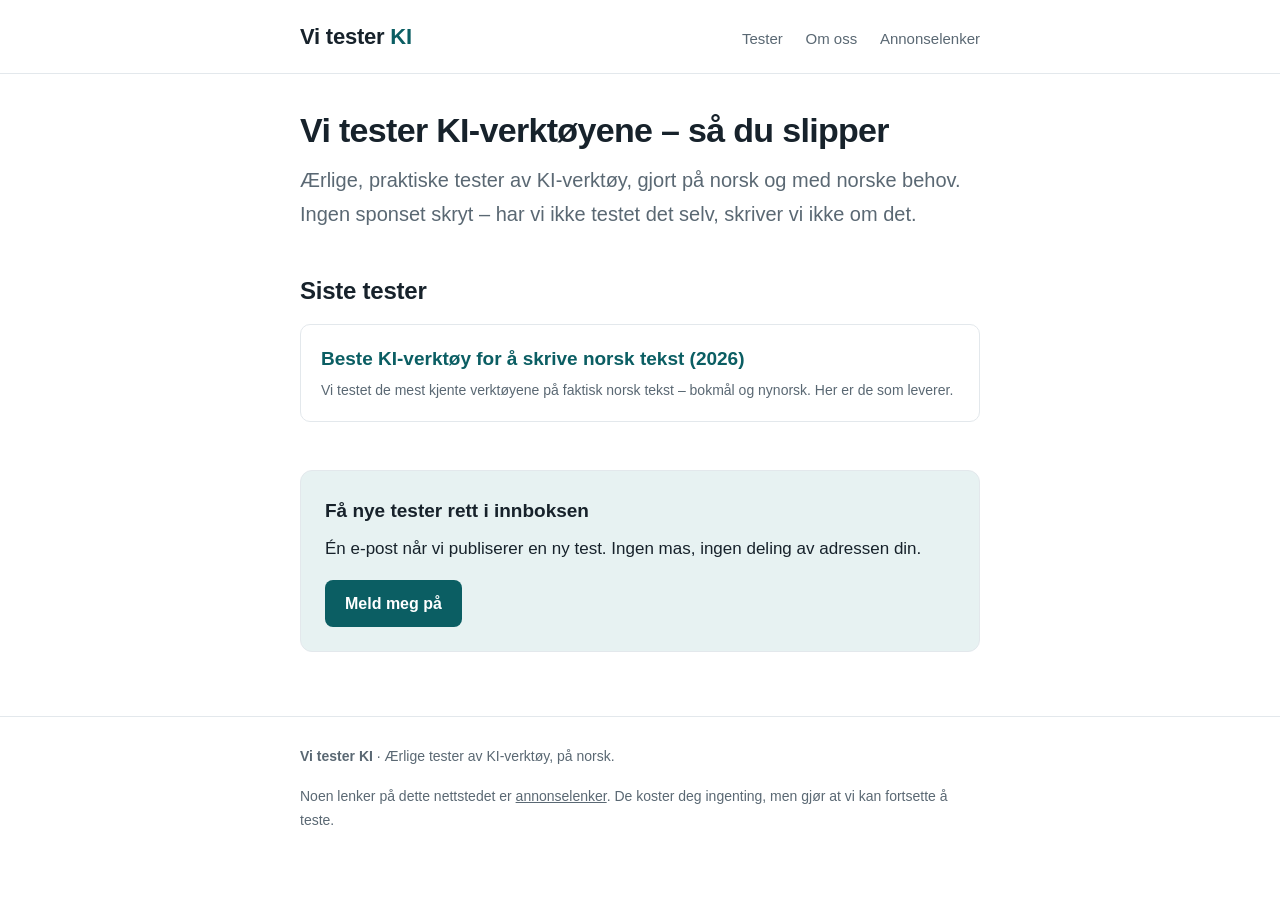
==== index.html @ ef734beb "Add files via upload" ====
<!DOCTYPE html>
<html lang="nb">
<head>
<meta charset="UTF-8">
<meta name="viewport" content="width=device-width, initial-scale=1.0">
<title>Vi tester KI – Ærlige tester av KI-verktøy, på norsk</title>
<meta name="description" content="Vi tester KI-verktøy selv, på norsk, og forteller deg ærlig hva som er verdt pengene – og hva som ikke er det.">
<link rel="stylesheet" href="style.css">
</head>
<body>

<header class="site">
  <div class="wrap">
    <a class="logo" href="index.html">Vi tester <span>KI</span></a>
    <nav>
      <a href="index.html">Tester</a>
      <a href="om.html">Om oss</a>
      <a href="annonselenker.html">Annonselenker</a>
    </nav>
  </div>
</header>

<main class="wrap">

  <h1>Vi tester KI-verktøyene – så du slipper</h1>
  <p class="lede">Ærlige, praktiske tester av KI-verktøy, gjort på norsk og med norske behov. Ingen sponset skryt – har vi ikke testet det selv, skriver vi ikke om det.</p>

  <h2>Siste tester</h2>
  <ul class="card-list">
    <li>
      <a class="title" href="artikler/beste-ki-verktoy-norsk-tekst.html">Beste KI-verktøy for å skrive norsk tekst (2026)</a>
      <div class="meta">Vi testet de mest kjente verktøyene på faktisk norsk tekst – bokmål og nynorsk. Her er de som leverer.</div>
    </li>
    <!-- MAL: kopier <li>-blokken over for hver ny artikkel, nyeste øverst -->
  </ul>

  <div class="newsletter">
    <h3>Få nye tester rett i innboksen</h3>
    <p>Én e-post når vi publiserer en ny test. Ingen mas, ingen deling av adressen din.</p>
    <!-- TODO: bytt ut med ekte påmeldingsskjema fra MailerLite/Buttondown når kontoen er opprettet -->
    <a class="btn" href="mailto:post@vitesterki.no?subject=Meld%20meg%20p%C3%A5%20nyhetsbrevet">Meld meg på</a>
  </div>

</main>

<footer class="site">
  <div class="wrap">
    <p><strong>Vi tester KI</strong> · Ærlige tester av KI-verktøy, på norsk.</p>
    <p>Noen lenker på dette nettstedet er <a href="annonselenker.html">annonselenker</a>. De koster deg ingenting, men gjør at vi kan fortsette å teste.</p>
  </div>
</footer>

</body>
</html>
---- style.css ----
:root {
  --bg: #ffffff;
  --ink: #17222b;
  --muted: #5a6873;
  --line: #e3e8ec;
  --brand: #0b5e63;
  --brand-soft: #e7f2f2;
  --accent: #c96f1e;
  --accent-soft: #fbf1e6;
}
@media (prefers-color-scheme: dark) {
  :root {
    --bg: #131a1f;
    --ink: #e8ecef;
    --muted: #98a5ae;
    --line: #2a343c;
    --brand: #4fb3b8;
    --brand-soft: #16282a;
    --accent: #e09a52;
    --accent-soft: #2b2118;
  }
}
* { box-sizing: border-box; }
body {
  margin: 0;
  font-family: -apple-system, BlinkMacSystemFont, 'Segoe UI', Roboto, Helvetica, Arial, sans-serif;
  background: var(--bg);
  color: var(--ink);
  line-height: 1.7;
  font-size: 17px;
}
.wrap { max-width: 720px; margin: 0 auto; padding: 0 20px; }
header.site {
  border-bottom: 1px solid var(--line);
  padding: 18px 0;
  margin-bottom: 36px;
}
header.site .wrap { display: flex; align-items: baseline; justify-content: space-between; flex-wrap: wrap; gap: 8px; }
.logo { font-size: 22px; font-weight: 800; text-decoration: none; color: var(--ink); letter-spacing: -0.01em; }
.logo span { color: var(--brand); }
nav a { color: var(--muted); text-decoration: none; margin-left: 18px; font-size: 15px; }
nav a:hover { color: var(--brand); }
h1 { font-size: 34px; line-height: 1.2; letter-spacing: -0.02em; margin: 0 0 12px; }
h2 { font-size: 24px; margin: 40px 0 12px; letter-spacing: -0.01em; }
h3 { font-size: 19px; margin: 28px 0 8px; }
p { margin: 0 0 16px; }
a { color: var(--brand); }
.lede { font-size: 20px; color: var(--muted); margin-bottom: 28px; }
.tagline { color: var(--muted); font-size: 15px; }
.card-list { list-style: none; padding: 0; margin: 0; }
.card-list li {
  border: 1px solid var(--line);
  border-radius: 10px;
  padding: 18px 20px;
  margin-bottom: 14px;
}
.card-list a.title { font-size: 19px; font-weight: 700; text-decoration: none; }
.card-list .meta { font-size: 14px; color: var(--muted); margin-top: 4px; }
.disclosure {
  background: var(--accent-soft);
  border-left: 4px solid var(--accent);
  border-radius: 0 8px 8px 0;
  padding: 10px 16px;
  font-size: 14px;
  color: var(--ink);
  margin: 0 0 24px;
}
.verdict {
  background: var(--brand-soft);
  border-left: 4px solid var(--brand);
  border-radius: 0 8px 8px 0;
  padding: 14px 18px;
  margin: 24px 0;
}
table { width: 100%; border-collapse: collapse; margin: 20px 0; font-size: 15px; }
th, td { text-align: left; padding: 10px 12px; border-bottom: 1px solid var(--line); vertical-align: top; }
th { font-size: 12px; text-transform: uppercase; letter-spacing: 0.07em; color: var(--muted); }
.btn {
  display: inline-block;
  background: var(--brand);
  color: #fff;
  text-decoration: none;
  font-weight: 700;
  padding: 10px 20px;
  border-radius: 8px;
  font-size: 16px;
}
.newsletter {
  border: 1px solid var(--line);
  border-radius: 12px;
  padding: 24px;
  margin: 48px 0;
  background: var(--brand-soft);
}
.newsletter h3 { margin-top: 0; }
footer.site {
  border-top: 1px solid var(--line);
  margin-top: 64px;
  padding: 28px 0 48px;
  font-size: 14px;
  color: var(--muted);
}
footer.site a { color: var(--muted); }
img.screenshot { max-width: 100%; border: 1px solid var(--line); border-radius: 8px; margin: 8px 0 16px; }
.todo {
  background: #fff3cd;
  color: #664d03;
  border: 1px dashed #d0a923;
  border-radius: 8px;
  padding: 10px 14px;
  font-size: 14px;
  margin: 12px 0;
}
@media (prefers-color-scheme: dark) {
  .todo { background: #332b10; color: #e6c85a; border-color: #8a7a2e; }
}
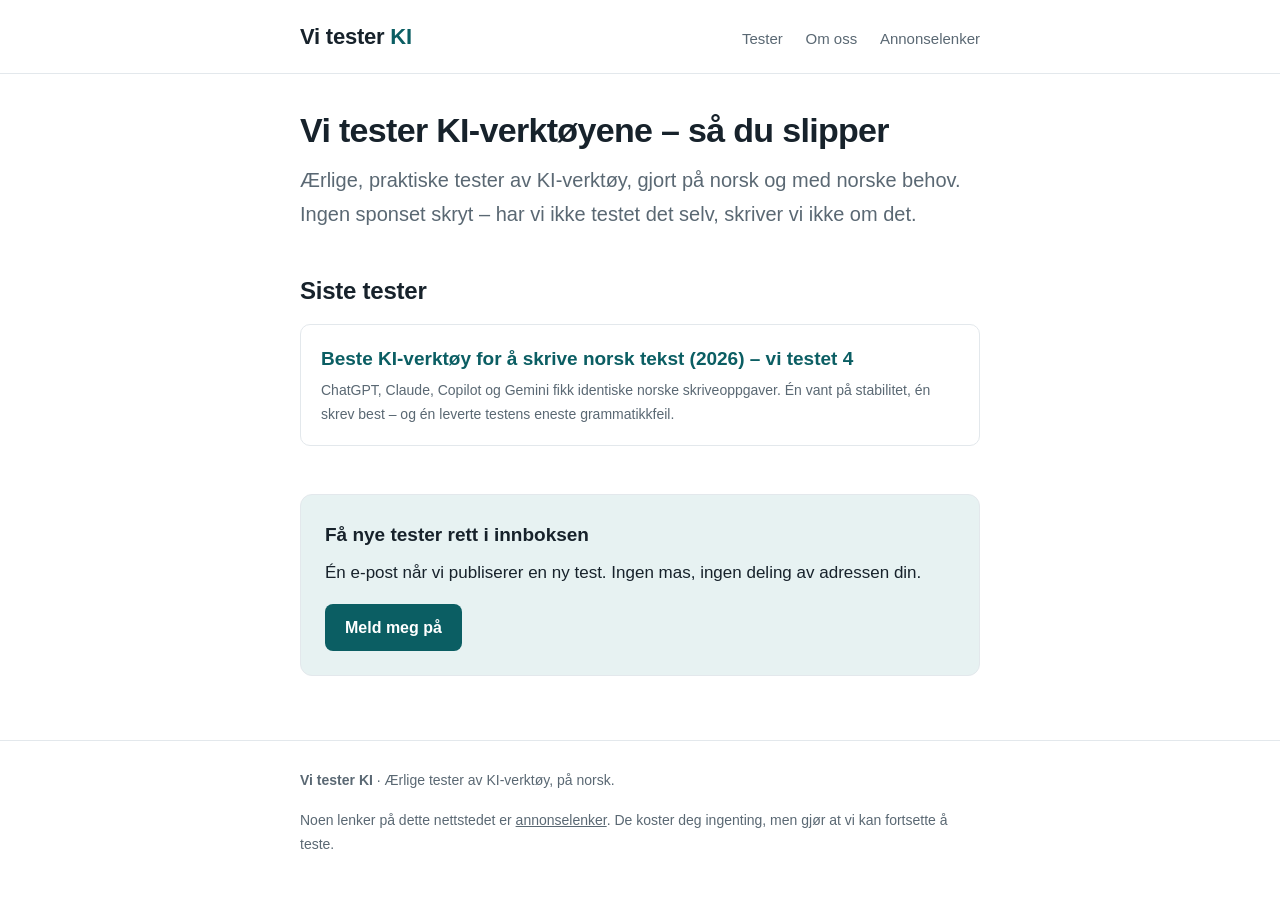
==== commit d5ada0e8: "Add files via upload" ====
--- a/index.html
+++ b/index.html
@@ -28,8 +28,8 @@
   <h2>Siste tester</h2>
   <ul class="card-list">
     <li>
-      <a class="title" href="artikler/beste-ki-verktoy-norsk-tekst.html">Beste KI-verktøy for å skrive norsk tekst (2026)</a>
-      <div class="meta">Vi testet de mest kjente verktøyene på faktisk norsk tekst – bokmål og nynorsk. Her er de som leverer.</div>
+      <a class="title" href="artikler/beste-ki-verktoy-norsk-tekst.html">Beste KI-verktøy for å skrive norsk tekst (2026) – vi testet 4</a>
+      <div class="meta">ChatGPT, Claude, Copilot og Gemini fikk identiske norske skriveoppgaver. Én vant på stabilitet, én skrev best – og én leverte testens eneste grammatikkfeil.</div>
     </li>
     <!-- MAL: kopier <li>-blokken over for hver ny artikkel, nyeste øverst -->
   </ul>
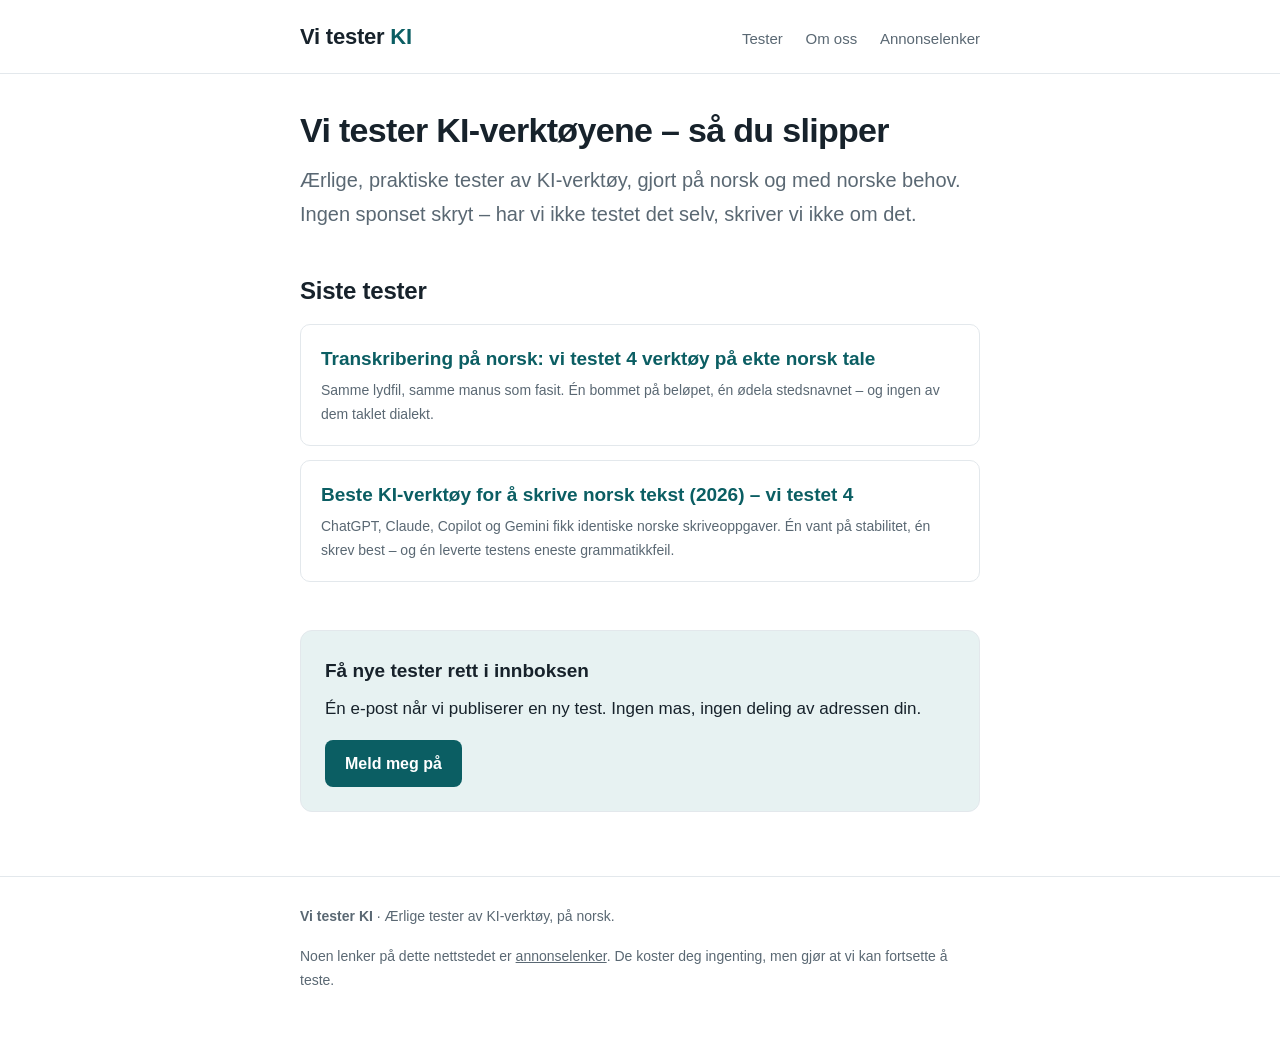
==== commit 45b67b3e: "Add files via upload" ====
--- a/index.html
+++ b/index.html
@@ -5,6 +5,7 @@
 <meta name="viewport" content="width=device-width, initial-scale=1.0">
 <title>Vi tester KI – Ærlige tester av KI-verktøy, på norsk</title>
 <meta name="description" content="Vi tester KI-verktøy selv, på norsk, og forteller deg ærlig hva som er verdt pengene – og hva som ikke er det.">
+<meta name='impact-site-verification' value='aad725a7-a618-4703-a66a-31766bc9f521'>
 <link rel="stylesheet" href="style.css">
 </head>
 <body>
@@ -27,6 +28,10 @@
 
   <h2>Siste tester</h2>
   <ul class="card-list">
+    <li>
+      <a class="title" href="artikler/beste-transkribering-norsk-tale.html">Transkribering på norsk: vi testet 4 verktøy på ekte norsk tale</a>
+      <div class="meta">Samme lydfil, samme manus som fasit. Én bommet på beløpet, én ødela stedsnavnet – og ingen av dem taklet dialekt.</div>
+    </li>
     <li>
       <a class="title" href="artikler/beste-ki-verktoy-norsk-tekst.html">Beste KI-verktøy for å skrive norsk tekst (2026) – vi testet 4</a>
       <div class="meta">ChatGPT, Claude, Copilot og Gemini fikk identiske norske skriveoppgaver. Én vant på stabilitet, én skrev best – og én leverte testens eneste grammatikkfeil.</div>
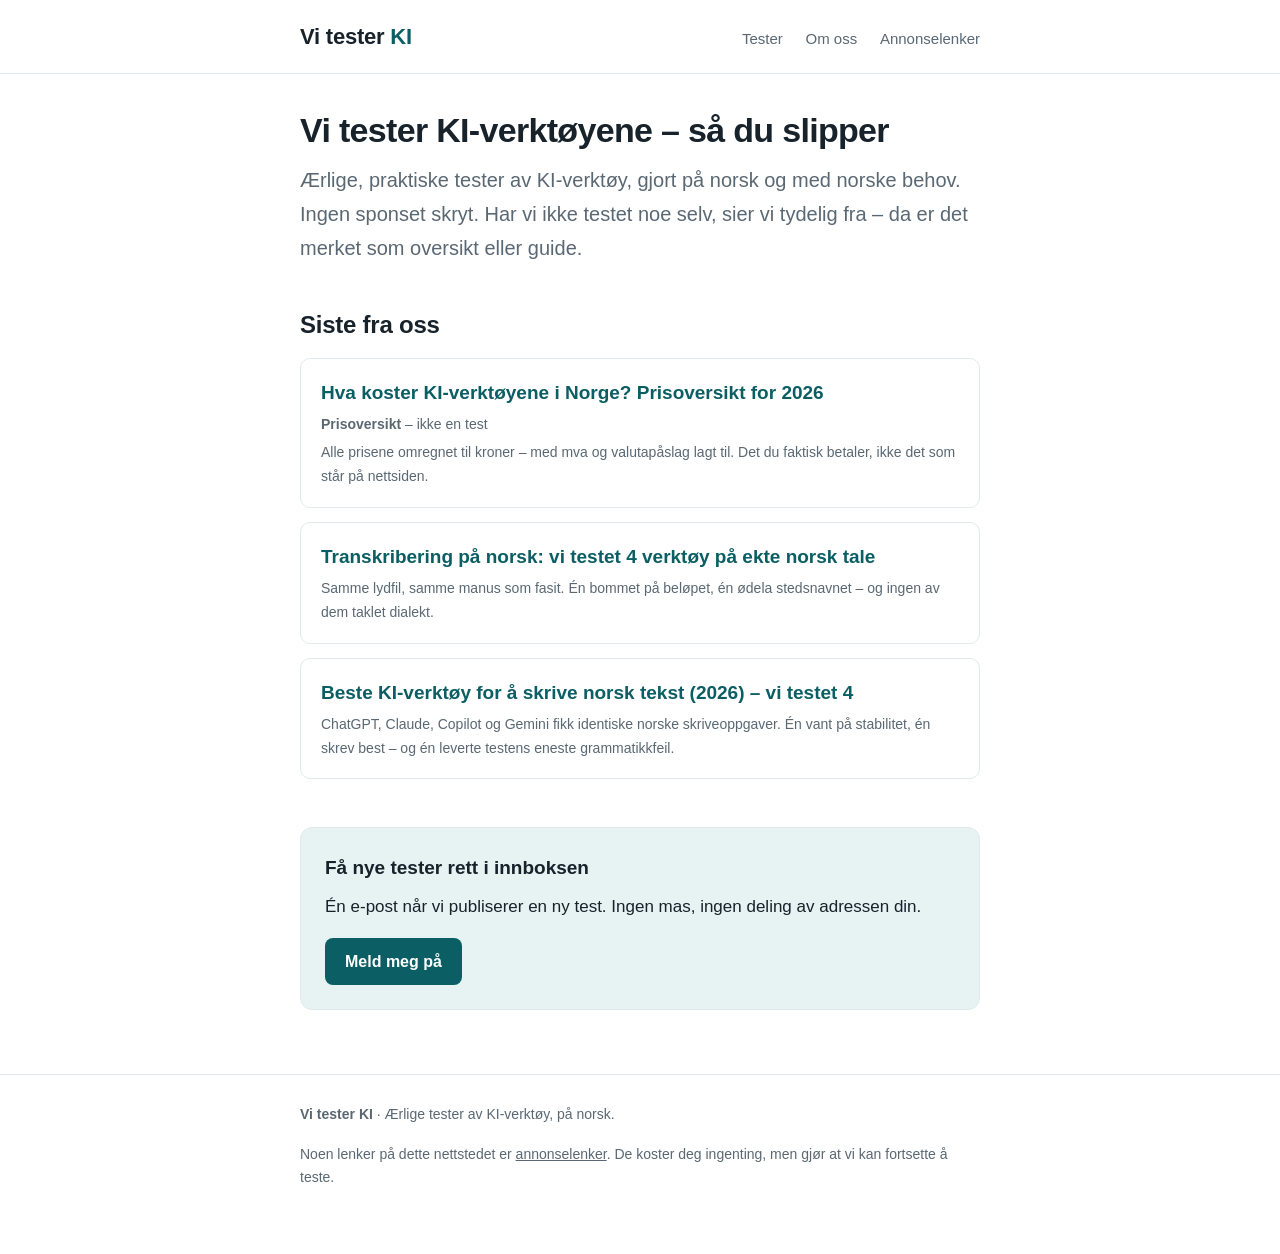
==== commit 069f6a53: "Add files via upload" ====
--- a/index.html
+++ b/index.html
@@ -24,10 +24,15 @@
 <main class="wrap">
 
   <h1>Vi tester KI-verktøyene – så du slipper</h1>
-  <p class="lede">Ærlige, praktiske tester av KI-verktøy, gjort på norsk og med norske behov. Ingen sponset skryt – har vi ikke testet det selv, skriver vi ikke om det.</p>
+  <p class="lede">Ærlige, praktiske tester av KI-verktøy, gjort på norsk og med norske behov. Ingen sponset skryt. Har vi ikke testet noe selv, sier vi tydelig fra – da er det merket som oversikt eller guide.</p>
 
-  <h2>Siste tester</h2>
+  <h2>Siste fra oss</h2>
   <ul class="card-list">
+    <li>
+      <a class="title" href="artikler/hva-koster-ki-verktoy-2026.html">Hva koster KI-verktøyene i Norge? Prisoversikt for 2026</a>
+      <div class="meta"><strong>Prisoversikt</strong> – ikke en test</div>
+      <div class="meta">Alle prisene omregnet til kroner – med mva og valutapåslag lagt til. Det du faktisk betaler, ikke det som står på nettsiden.</div>
+    </li>
     <li>
       <a class="title" href="artikler/beste-transkribering-norsk-tale.html">Transkribering på norsk: vi testet 4 verktøy på ekte norsk tale</a>
       <div class="meta">Samme lydfil, samme manus som fasit. Én bommet på beløpet, én ødela stedsnavnet – og ingen av dem taklet dialekt.</div>
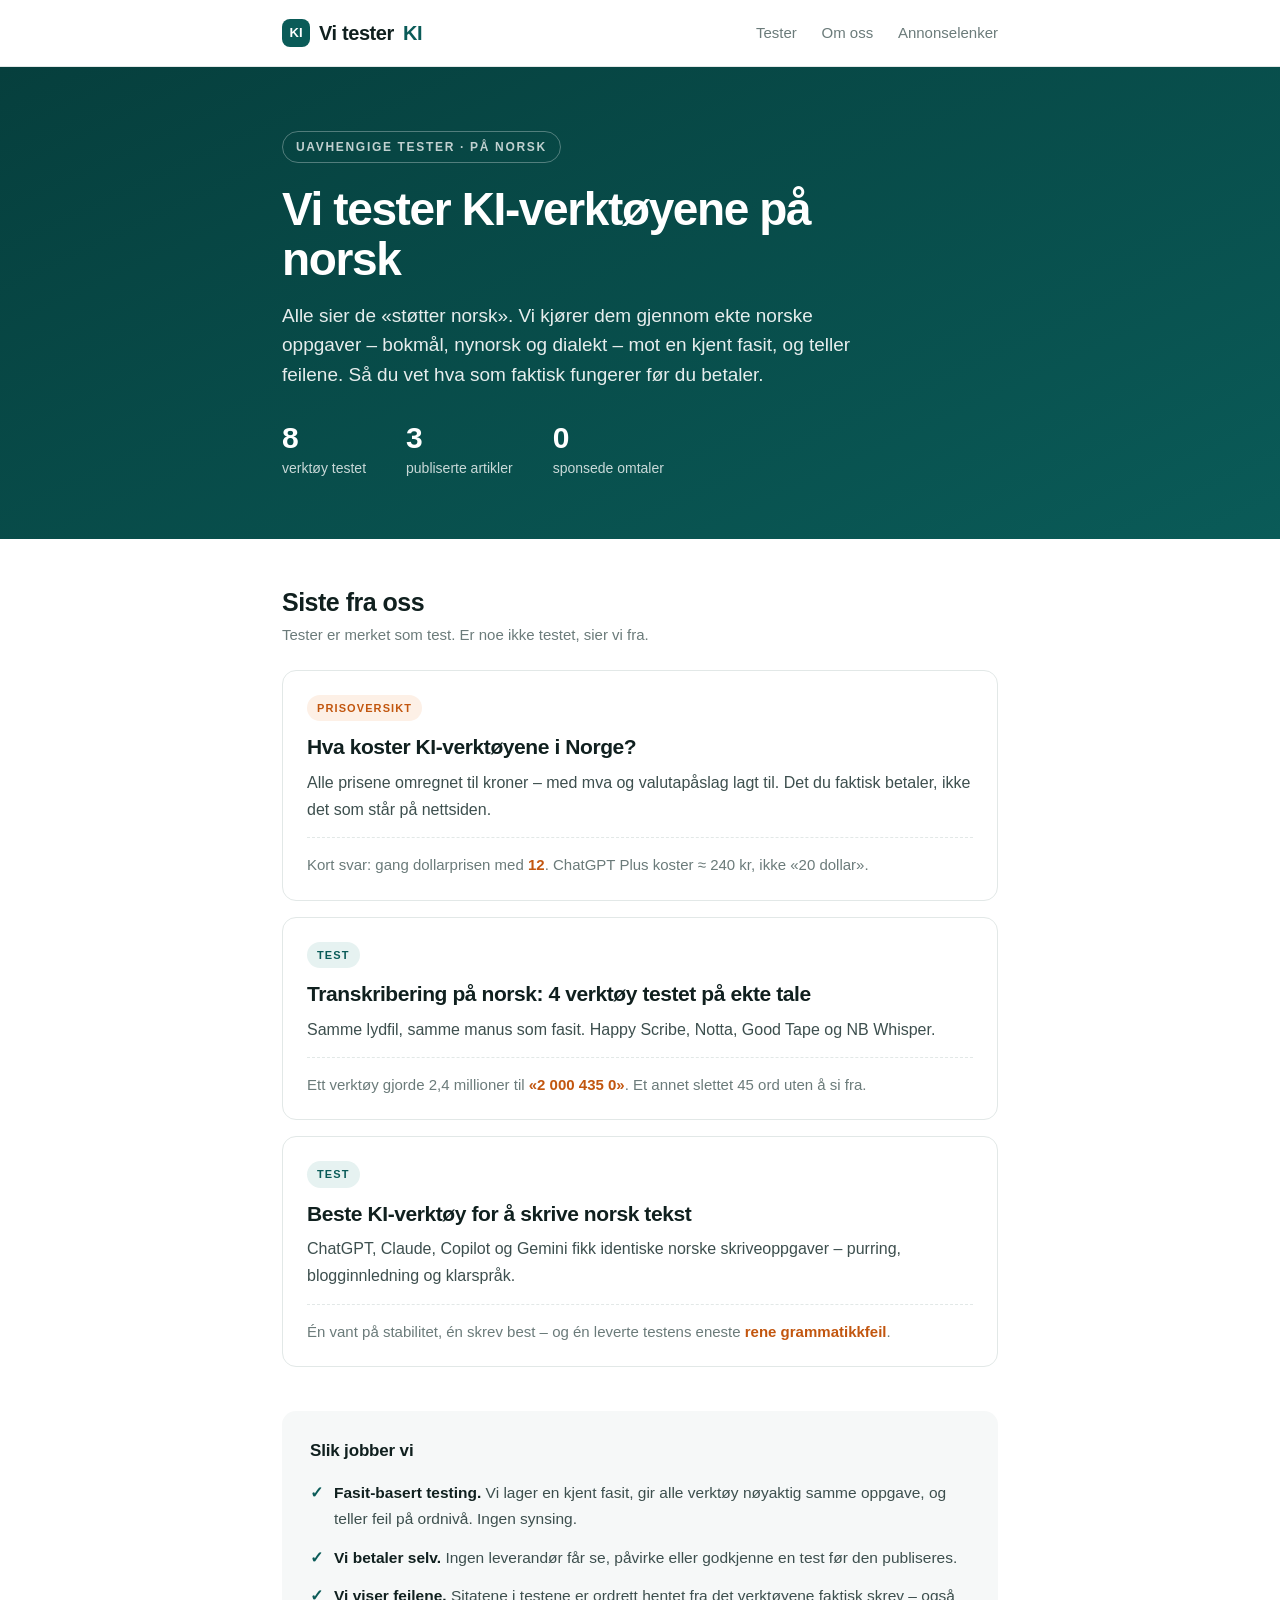
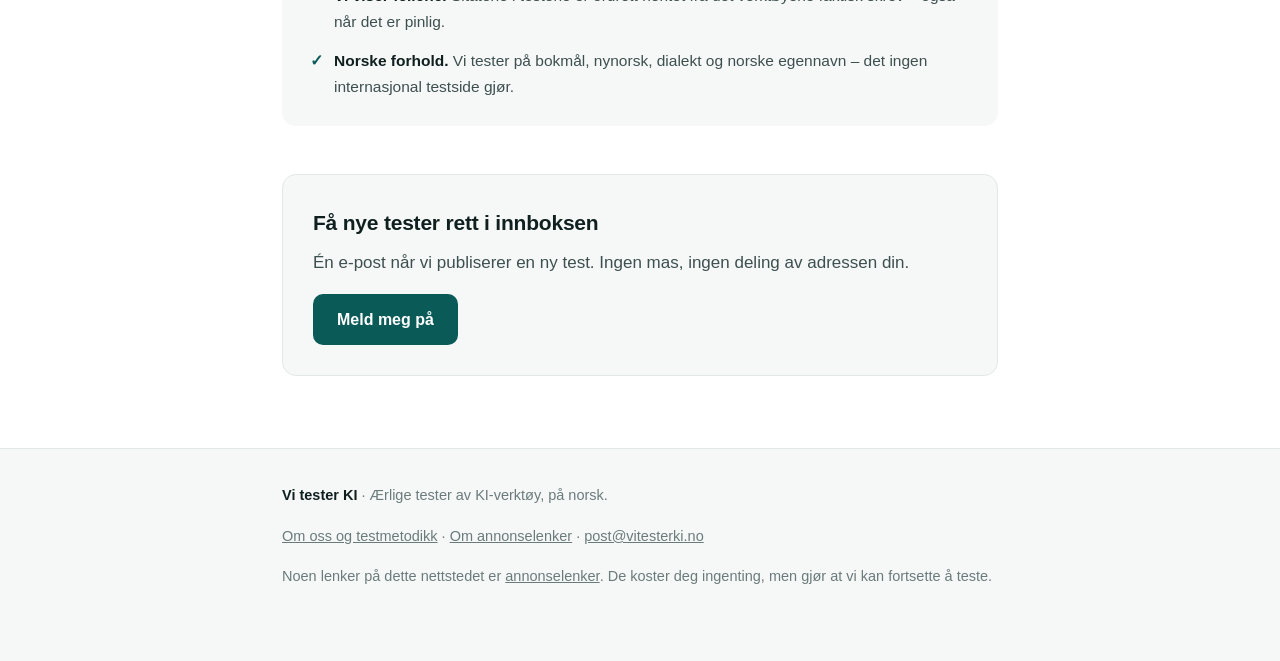
==== commit 3ea9f7ff: "Add files via upload" ====
--- a/index.html
+++ b/index.html
@@ -3,16 +3,18 @@
 <head>
 <meta charset="UTF-8">
 <meta name="viewport" content="width=device-width, initial-scale=1.0">
-<title>Vi tester KI – Ærlige tester av KI-verktøy, på norsk</title>
-<meta name="description" content="Vi tester KI-verktøy selv, på norsk, og forteller deg ærlig hva som er verdt pengene – og hva som ikke er det.">
+<title>Vi tester KI – ærlige tester av KI-verktøy på norsk</title>
+<meta name="description" content="Vi kjøper og tester KI-verktøy selv, på norske oppgaver, og teller feilene mot en kjent fasit. Ærlige tester av hva som faktisk fungerer på norsk.">
 <meta name='impact-site-verification' value='aad725a7-a618-4703-a66a-31766bc9f521'>
+<link rel="canonical" href="https://vitesterki.no/">
+<link rel="icon" href="favicon.svg" type="image/svg+xml">
 <link rel="stylesheet" href="style.css">
 </head>
 <body>
 
 <header class="site">
   <div class="wrap">
-    <a class="logo" href="index.html">Vi tester <span>KI</span></a>
+    <a class="logo" href="index.html"><span class="mark">KI</span>Vi tester <span class="word">KI</span></a>
     <nav>
       <a href="index.html">Tester</a>
       <a href="om.html">Om oss</a>
@@ -21,33 +23,61 @@
   </div>
 </header>
 
+<section class="hero">
+  <div class="wrap">
+    <span class="eyebrow">Uavhengige tester · på norsk</span>
+    <h1>Vi tester KI-verktøyene på norsk</h1>
+    <p>Alle sier de «støtter norsk». Vi kjører dem gjennom ekte norske oppgaver – bokmål, nynorsk og dialekt – mot en kjent fasit, og teller feilene. Så du vet hva som faktisk fungerer før du betaler.</p>
+    <div class="stats">
+      <div><strong>8</strong><span>verktøy testet</span></div>
+      <div><strong>3</strong><span>publiserte artikler</span></div>
+      <div><strong>0</strong><span>sponsede omtaler</span></div>
+    </div>
+  </div>
+</section>
+
 <main class="wrap">
 
-  <h1>Vi tester KI-verktøyene – så du slipper</h1>
-  <p class="lede">Ærlige, praktiske tester av KI-verktøy, gjort på norsk og med norske behov. Ingen sponset skryt. Har vi ikke testet noe selv, sier vi tydelig fra – da er det merket som oversikt eller guide.</p>
+  <div class="section-head">
+    <h2>Siste fra oss</h2>
+    <p>Tester er merket som test. Er noe ikke testet, sier vi fra.</p>
+  </div>
 
-  <h2>Siste fra oss</h2>
   <ul class="card-list">
     <li>
-      <a class="title" href="artikler/hva-koster-ki-verktoy-2026.html">Hva koster KI-verktøyene i Norge? Prisoversikt for 2026</a>
-      <div class="meta"><strong>Prisoversikt</strong> – ikke en test</div>
+      <span class="badge guide">Prisoversikt</span>
+      <a class="title" href="artikler/hva-koster-ki-verktoy-2026.html">Hva koster KI-verktøyene i Norge?</a>
       <div class="meta">Alle prisene omregnet til kroner – med mva og valutapåslag lagt til. Det du faktisk betaler, ikke det som står på nettsiden.</div>
+      <div class="finding">Kort svar: gang dollarprisen med <strong>12</strong>. ChatGPT Plus koster ≈ 240 kr, ikke «20 dollar».</div>
     </li>
     <li>
-      <a class="title" href="artikler/beste-transkribering-norsk-tale.html">Transkribering på norsk: vi testet 4 verktøy på ekte norsk tale</a>
-      <div class="meta">Samme lydfil, samme manus som fasit. Én bommet på beløpet, én ødela stedsnavnet – og ingen av dem taklet dialekt.</div>
+      <span class="badge test">Test</span>
+      <a class="title" href="artikler/beste-transkribering-norsk-tale.html">Transkribering på norsk: 4 verktøy testet på ekte tale</a>
+      <div class="meta">Samme lydfil, samme manus som fasit. Happy Scribe, Notta, Good Tape og NB Whisper.</div>
+      <div class="finding">Ett verktøy gjorde 2,4 millioner til <strong>«2 000 435 0»</strong>. Et annet slettet 45 ord uten å si fra.</div>
     </li>
     <li>
-      <a class="title" href="artikler/beste-ki-verktoy-norsk-tekst.html">Beste KI-verktøy for å skrive norsk tekst (2026) – vi testet 4</a>
-      <div class="meta">ChatGPT, Claude, Copilot og Gemini fikk identiske norske skriveoppgaver. Én vant på stabilitet, én skrev best – og én leverte testens eneste grammatikkfeil.</div>
+      <span class="badge test">Test</span>
+      <a class="title" href="artikler/beste-ki-verktoy-norsk-tekst.html">Beste KI-verktøy for å skrive norsk tekst</a>
+      <div class="meta">ChatGPT, Claude, Copilot og Gemini fikk identiske norske skriveoppgaver – purring, blogginnledning og klarspråk.</div>
+      <div class="finding">Én vant på stabilitet, én skrev best – og én leverte testens eneste <strong>rene grammatikkfeil</strong>.</div>
     </li>
-    <!-- MAL: kopier <li>-blokken over for hver ny artikkel, nyeste øverst -->
   </ul>
+
+  <div class="trust">
+    <h3>Slik jobber vi</h3>
+    <ul>
+      <li><span class="tick">✓</span><span><b>Fasit-basert testing.</b> Vi lager en kjent fasit, gir alle verktøy nøyaktig samme oppgave, og teller feil på ordnivå. Ingen synsing.</span></li>
+      <li><span class="tick">✓</span><span><b>Vi betaler selv.</b> Ingen leverandør får se, påvirke eller godkjenne en test før den publiseres.</span></li>
+      <li><span class="tick">✓</span><span><b>Vi viser feilene.</b> Sitatene i testene er ordrett hentet fra det verktøyene faktisk skrev – også når det er pinlig.</span></li>
+      <li><span class="tick">✓</span><span><b>Norske forhold.</b> Vi tester på bokmål, nynorsk, dialekt og norske egennavn – det ingen internasjonal testside gjør.</span></li>
+    </ul>
+  </div>
 
   <div class="newsletter">
     <h3>Få nye tester rett i innboksen</h3>
     <p>Én e-post når vi publiserer en ny test. Ingen mas, ingen deling av adressen din.</p>
-    <!-- TODO: bytt ut med ekte påmeldingsskjema fra MailerLite/Buttondown når kontoen er opprettet -->
+    <!-- TODO: bytt ut med MailerLite-skjema -->
     <a class="btn" href="mailto:post@vitesterki.no?subject=Meld%20meg%20p%C3%A5%20nyhetsbrevet">Meld meg på</a>
   </div>
 
@@ -56,6 +86,7 @@
 <footer class="site">
   <div class="wrap">
     <p><strong>Vi tester KI</strong> · Ærlige tester av KI-verktøy, på norsk.</p>
+    <p><a href="om.html">Om oss og testmetodikk</a> · <a href="annonselenker.html">Om annonselenker</a> · <a href="mailto:post@vitesterki.no">post@vitesterki.no</a></p>
     <p>Noen lenker på dette nettstedet er <a href="annonselenker.html">annonselenker</a>. De koster deg ingenting, men gjør at vi kan fortsette å teste.</p>
   </div>
 </footer>
--- a/style.css
+++ b/style.css
@@ -1,116 +1,175 @@
 :root {
   --bg: #ffffff;
-  --ink: #17222b;
-  --muted: #5a6873;
-  --line: #e3e8ec;
-  --brand: #0b5e63;
-  --brand-soft: #e7f2f2;
-  --accent: #c96f1e;
-  --accent-soft: #fbf1e6;
+  --bg-tint: #f6f8f8;
+  --ink: #10201f;
+  --ink-soft: #3d4f4e;
+  --muted: #6b7b7a;
+  --line: #e2e8e7;
+  --brand: #0a5b58;
+  --brand-deep: #063f3d;
+  --brand-soft: #e6f2f1;
+  --accent: #c2560f;
+  --accent-soft: #fdf0e6;
+  --radius: 14px;
 }
 @media (prefers-color-scheme: dark) {
   :root {
-    --bg: #131a1f;
-    --ink: #e8ecef;
-    --muted: #98a5ae;
-    --line: #2a343c;
-    --brand: #4fb3b8;
-    --brand-soft: #16282a;
-    --accent: #e09a52;
-    --accent-soft: #2b2118;
+    --bg: #0f1516; --bg-tint: #151d1e; --ink: #e9efee; --ink-soft: #c2cfce;
+    --muted: #8fa09f; --line: #24312f; --brand: #4fbdb4; --brand-deep: #0c2a29;
+    --brand-soft: #142422; --accent: #e39355; --accent-soft: #2b2018;
   }
 }
 * { box-sizing: border-box; }
+html { scroll-behavior: smooth; }
 body {
   margin: 0;
   font-family: -apple-system, BlinkMacSystemFont, 'Segoe UI', Roboto, Helvetica, Arial, sans-serif;
-  background: var(--bg);
-  color: var(--ink);
-  line-height: 1.7;
-  font-size: 17px;
+  background: var(--bg); color: var(--ink);
+  line-height: 1.7; font-size: 17px;
+  -webkit-font-smoothing: antialiased;
 }
-.wrap { max-width: 720px; margin: 0 auto; padding: 0 20px; }
+.wrap { max-width: 760px; margin: 0 auto; padding: 0 22px; }
+.wrap-wide { max-width: 1040px; margin: 0 auto; padding: 0 22px; }
+
+/* ---------- Header ---------- */
 header.site {
   border-bottom: 1px solid var(--line);
-  padding: 18px 0;
-  margin-bottom: 36px;
+  padding: 16px 0;
+  position: sticky; top: 0;
+  background: color-mix(in srgb, var(--bg) 88%, transparent);
+  backdrop-filter: saturate(160%) blur(10px);
+  z-index: 50;
 }
-header.site .wrap { display: flex; align-items: baseline; justify-content: space-between; flex-wrap: wrap; gap: 8px; }
-.logo { font-size: 22px; font-weight: 800; text-decoration: none; color: var(--ink); letter-spacing: -0.01em; }
-.logo span { color: var(--brand); }
-nav a { color: var(--muted); text-decoration: none; margin-left: 18px; font-size: 15px; }
+header.site .wrap, header.site .wrap-wide {
+  display: flex; align-items: center; justify-content: space-between; flex-wrap: wrap; gap: 10px;
+}
+.logo {
+  font-size: 20px; font-weight: 800; text-decoration: none; color: var(--ink);
+  letter-spacing: -0.02em; display: inline-flex; align-items: center; gap: 9px;
+}
+.logo .mark {
+  width: 28px; height: 28px; border-radius: 8px; background: var(--brand);
+  color: #fff; font-size: 13px; font-weight: 800; display: grid; place-items: center;
+  letter-spacing: 0;
+}
+.logo span.word { color: var(--brand); }
+nav a {
+  color: var(--muted); text-decoration: none; margin-left: 20px; font-size: 15px; font-weight: 500;
+}
 nav a:hover { color: var(--brand); }
-h1 { font-size: 34px; line-height: 1.2; letter-spacing: -0.02em; margin: 0 0 12px; }
-h2 { font-size: 24px; margin: 40px 0 12px; letter-spacing: -0.01em; }
-h3 { font-size: 19px; margin: 28px 0 8px; }
+
+/* ---------- Hero ---------- */
+.hero {
+  background: linear-gradient(155deg, var(--brand-deep) 0%, var(--brand) 100%);
+  color: #fff; padding: 64px 0 56px; margin-bottom: 48px;
+}
+.hero h1 {
+  font-size: clamp(32px, 5vw, 46px); line-height: 1.08; letter-spacing: -0.03em;
+  margin: 0 0 16px; font-weight: 800; color: #fff; max-width: 21ch;
+}
+.hero p {
+  font-size: 19px; line-height: 1.55; color: rgba(255,255,255,0.9);
+  max-width: 54ch; margin: 0 0 32px;
+}
+.hero .eyebrow {
+  display: inline-block; font-size: 12px; font-weight: 700; letter-spacing: 0.14em;
+  text-transform: uppercase; color: rgba(255,255,255,0.75);
+  border: 1px solid rgba(255,255,255,0.3); border-radius: 999px;
+  padding: 5px 13px; margin-bottom: 22px;
+}
+.stats { display: flex; gap: 40px; flex-wrap: wrap; }
+.stats div strong {
+  display: block; font-size: 30px; font-weight: 800; letter-spacing: -0.02em; line-height: 1.1;
+}
+.stats div span { font-size: 14px; color: rgba(255,255,255,0.78); }
+
+/* ---------- Section headings ---------- */
+h2 {
+  font-size: 25px; margin: 44px 0 6px; letter-spacing: -0.02em; font-weight: 750; line-height: 1.25;
+}
+.section-head { margin: 0 0 22px; }
+.section-head h2 { margin: 0 0 4px; }
+.section-head p { color: var(--muted); margin: 0; font-size: 15px; }
+h3 { font-size: 19px; margin: 30px 0 8px; letter-spacing: -0.01em; }
 p { margin: 0 0 16px; }
 a { color: var(--brand); }
-.lede { font-size: 20px; color: var(--muted); margin-bottom: 28px; }
-.tagline { color: var(--muted); font-size: 15px; }
-.card-list { list-style: none; padding: 0; margin: 0; }
+
+/* ---------- Article cards ---------- */
+.card-list { list-style: none; padding: 0; margin: 0; display: grid; gap: 16px; }
 .card-list li {
-  border: 1px solid var(--line);
-  border-radius: 10px;
-  padding: 18px 20px;
-  margin-bottom: 14px;
+  border: 1px solid var(--line); border-radius: var(--radius); padding: 22px 24px;
+  background: var(--bg); transition: border-color .15s ease, transform .15s ease, box-shadow .15s ease;
 }
-.card-list a.title { font-size: 19px; font-weight: 700; text-decoration: none; }
-.card-list .meta { font-size: 14px; color: var(--muted); margin-top: 4px; }
+.card-list li:hover {
+  border-color: var(--brand); transform: translateY(-2px);
+  box-shadow: 0 8px 26px rgba(10,91,88,0.09);
+}
+.badge {
+  display: inline-block; font-size: 11px; font-weight: 800; letter-spacing: 0.1em;
+  text-transform: uppercase; padding: 4px 10px; border-radius: 999px; margin-bottom: 12px;
+}
+.badge.test { background: var(--brand-soft); color: var(--brand); }
+.badge.guide { background: var(--accent-soft); color: var(--accent); }
+.card-list a.title {
+  font-size: 21px; font-weight: 700; text-decoration: none; color: var(--ink);
+  letter-spacing: -0.02em; line-height: 1.3; display: block;
+}
+.card-list a.title:hover { color: var(--brand); }
+.card-list .meta { font-size: 16px; color: var(--ink-soft); margin-top: 8px; }
+.finding {
+  margin-top: 14px; padding-top: 14px; border-top: 1px dashed var(--line);
+  font-size: 15px; color: var(--muted);
+}
+.finding strong { color: var(--accent); font-weight: 700; }
+
+/* ---------- Trust strip ---------- */
+.trust { background: var(--bg-tint); border-radius: var(--radius); padding: 26px 28px; margin: 44px 0; }
+.trust h3 { margin: 0 0 14px; font-size: 17px; }
+.trust ul { list-style: none; padding: 0; margin: 0; display: grid; gap: 12px; }
+.trust li { display: flex; gap: 11px; font-size: 15.5px; color: var(--ink-soft); }
+.trust li b { color: var(--ink); font-weight: 700; }
+.tick { color: var(--brand); font-weight: 800; flex: none; }
+
+/* ---------- Article body ---------- */
+article, .prose { font-family: Georgia, 'Iowan Old Style', 'Times New Roman', serif; }
+.lede { font-size: 20px; line-height: 1.55; color: var(--ink-soft); margin-bottom: 30px; }
 .disclosure {
-  background: var(--accent-soft);
-  border-left: 4px solid var(--accent);
-  border-radius: 0 8px 8px 0;
-  padding: 10px 16px;
-  font-size: 14px;
-  color: var(--ink);
-  margin: 0 0 24px;
+  background: var(--accent-soft); border-left: 4px solid var(--accent);
+  border-radius: 0 10px 10px 0; padding: 12px 17px; font-size: 14.5px; margin: 0 0 26px;
+  font-family: -apple-system, BlinkMacSystemFont, 'Segoe UI', Roboto, sans-serif;
 }
 .verdict {
-  background: var(--brand-soft);
-  border-left: 4px solid var(--brand);
-  border-radius: 0 8px 8px 0;
-  padding: 14px 18px;
-  margin: 24px 0;
+  background: var(--brand-soft); border-left: 4px solid var(--brand);
+  border-radius: 0 10px 10px 0; padding: 15px 19px; margin: 26px 0;
 }
-table { width: 100%; border-collapse: collapse; margin: 20px 0; font-size: 15px; }
-th, td { text-align: left; padding: 10px 12px; border-bottom: 1px solid var(--line); vertical-align: top; }
-th { font-size: 12px; text-transform: uppercase; letter-spacing: 0.07em; color: var(--muted); }
+table { width: 100%; border-collapse: collapse; margin: 22px 0; font-size: 15px;
+  font-family: -apple-system, BlinkMacSystemFont, 'Segoe UI', Roboto, sans-serif; }
+th, td { text-align: left; padding: 11px 13px; border-bottom: 1px solid var(--line); vertical-align: top; }
+th { font-size: 12px; text-transform: uppercase; letter-spacing: 0.07em; color: var(--muted); font-weight: 700; }
+tr:hover td { background: var(--bg-tint); }
+td.num { font-variant-numeric: tabular-nums; white-space: nowrap; }
+img.screenshot { max-width: 100%; border: 1px solid var(--line); border-radius: 10px; margin: 10px 0 18px; }
+.tagline { font-size: 14px; color: var(--muted); border-top: 1px solid var(--line); padding-top: 16px; }
+
+/* ---------- Newsletter ---------- */
+.newsletter {
+  border: 1px solid var(--line); border-radius: var(--radius); padding: 30px;
+  margin: 48px 0; background: var(--bg-tint);
+}
+.newsletter h3 { margin-top: 0; font-size: 21px; }
+.newsletter p { color: var(--ink-soft); }
 .btn {
-  display: inline-block;
-  background: var(--brand);
-  color: #fff;
-  text-decoration: none;
-  font-weight: 700;
-  padding: 10px 20px;
-  border-radius: 8px;
-  font-size: 16px;
+  display: inline-block; background: var(--brand); color: #fff; text-decoration: none;
+  font-weight: 700; padding: 12px 24px; border-radius: 10px; font-size: 16px;
+  transition: background .15s ease;
 }
-.newsletter {
-  border: 1px solid var(--line);
-  border-radius: 12px;
-  padding: 24px;
-  margin: 48px 0;
-  background: var(--brand-soft);
-}
-.newsletter h3 { margin-top: 0; }
+.btn:hover { background: var(--brand-deep); }
+@media (prefers-color-scheme: dark) { .btn { color: #08211f; } .btn:hover { background: #6fd0c7; } }
+
+/* ---------- Footer ---------- */
 footer.site {
-  border-top: 1px solid var(--line);
-  margin-top: 64px;
-  padding: 28px 0 48px;
-  font-size: 14px;
-  color: var(--muted);
+  border-top: 1px solid var(--line); margin-top: 72px; padding: 34px 0 56px;
+  font-size: 14.5px; color: var(--muted); background: var(--bg-tint);
 }
 footer.site a { color: var(--muted); }
-img.screenshot { max-width: 100%; border: 1px solid var(--line); border-radius: 8px; margin: 8px 0 16px; }
-.todo {
-  background: #fff3cd;
-  color: #664d03;
-  border: 1px dashed #d0a923;
-  border-radius: 8px;
-  padding: 10px 14px;
-  font-size: 14px;
-  margin: 12px 0;
-}
-@media (prefers-color-scheme: dark) {
-  .todo { background: #332b10; color: #e6c85a; border-color: #8a7a2e; }
-}
+footer.site strong { color: var(--ink); }
